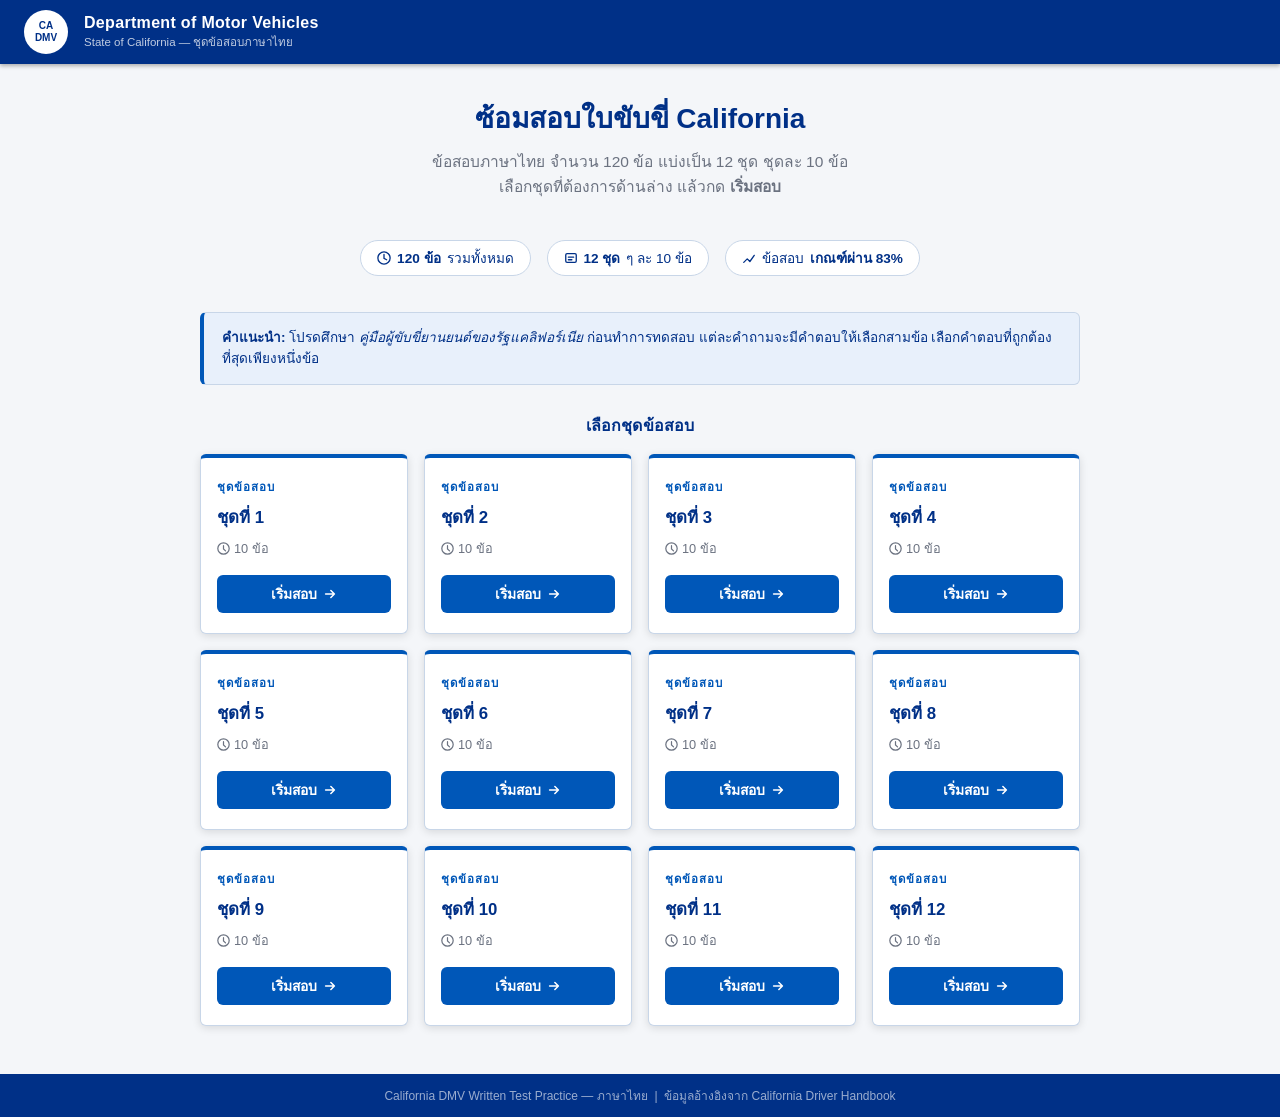
==== index.html @ cfadc842 "Initial DMV practice site" ====
<!DOCTYPE html>
<html lang="th">
<head>
  <meta charset="UTF-8" />
  <meta name="viewport" content="width=device-width, initial-scale=1.0" />
  <meta name="description" content="ซ้อมสอบใบขับขี่ California DMV ภาษาไทย 120 ข้อ แบ่งเป็น 12 ชุด ชุดละ 10 ข้อ" />
  <title>DMV Practice Test — ซ้อมสอบใบขับขี่ภาษาไทย</title>
  <link rel="stylesheet" href="assets/css/main.css" />
</head>
<body>

  <!-- ═══ HEADER ═══════════════════════════════════════════════ -->
  <header class="site-header" role="banner">
    <div class="logo-seal" aria-hidden="true">
      <span>CA<br>DMV</span>
    </div>
    <div class="header-text">
      <span class="header-title">Department of Motor Vehicles</span>
      <span class="header-sub">State of California — ชุดข้อสอบภาษาไทย</span>
    </div>
  </header>

  <!-- ═══ MAIN ══════════════════════════════════════════════════ -->
  <main class="page-wrapper" role="main">

    <section class="home-hero" aria-labelledby="hero-heading">
      <h1 id="hero-heading">ซ้อมสอบใบขับขี่ California</h1>
      <p>ข้อสอบภาษาไทย จำนวน 120 ข้อ แบ่งเป็น 12 ชุด ชุดละ 10 ข้อ<br>
         เลือกชุดที่ต้องการด้านล่าง แล้วกด <strong>เริ่มสอบ</strong></p>
    </section>

    <div class="home-info-bar" role="list">
      <div class="info-chip" role="listitem">
        <svg width="14" height="14" viewBox="0 0 16 16" fill="none" aria-hidden="true">
          <path d="M8 1a7 7 0 1 0 0 14A7 7 0 0 0 8 1zm0 3v4.5l3 1.5" stroke="currentColor" stroke-width="1.5" stroke-linecap="round"/>
        </svg>
        <strong>120 ข้อ</strong> รวมทั้งหมด
      </div>
      <div class="info-chip" role="listitem">
        <svg width="14" height="14" viewBox="0 0 16 16" fill="none" aria-hidden="true">
          <rect x="2" y="3" width="12" height="10" rx="1.5" stroke="currentColor" stroke-width="1.5"/>
          <path d="M5 7h6M5 10h4" stroke="currentColor" stroke-width="1.5" stroke-linecap="round"/>
        </svg>
        <strong>12 ชุด</strong> ๆ ละ 10 ข้อ
      </div>
      <div class="info-chip" role="listitem">
        <svg width="14" height="14" viewBox="0 0 16 16" fill="none" aria-hidden="true">
          <path d="M2 13l4-4 3 3 5-7" stroke="currentColor" stroke-width="1.5" stroke-linecap="round" stroke-linejoin="round"/>
        </svg>
        ข้อสอบ <strong>เกณฑ์ผ่าน 83%</strong>
      </div>
    </div>

    <div class="notice-box" role="note">
      <strong>คำแนะนำ:</strong> โปรดศึกษา
      <em>คู่มือผู้ขับขี่ยานยนต์ของรัฐแคลิฟอร์เนีย</em> ก่อนทำการทดสอบ
      แต่ละคำถามจะมีคำตอบให้เลือกสามข้อ เลือกคำตอบที่ถูกต้องที่สุดเพียงหนึ่งข้อ
    </div>

    <p class="test-grid-title" id="grid-heading">เลือกชุดข้อสอบ</p>

    <div class="test-grid" id="test-grid" role="list" aria-labelledby="grid-heading">
      <!-- cards injected by home.js -->
    </div>

  </main>

  <!-- ═══ FOOTER ════════════════════════════════════════════════ -->
  <footer class="site-footer" role="contentinfo">
    California DMV Written Test Practice — ภาษาไทย &nbsp;|&nbsp; ข้อมูลอ้างอิงจาก California Driver Handbook
  </footer>

  <script src="assets/js/data.js"></script>
  <script src="assets/js/home.js"></script>
</body>
</html>
---- assets/css/main.css ----
/* ============================================================
   DMV Thailand Practice Test — Main Stylesheet
   ============================================================ */

:root {
  --dmv-navy:    #003087;
  --dmv-blue:    #0057b8;
  --dmv-light:   #e8f0fb;
  --dmv-border:  #c8d6e8;
  --dmv-gray:    #6b7280;
  --dmv-red:     #c0392b;
  --dmv-green:   #1a7a4a;
  --dmv-text:    #1a1a2e;
  --dmv-white:   #ffffff;
  --dmv-bg:      #f4f6f9;
  --radius:      6px;
  --shadow:      0 2px 8px rgba(0,0,0,.12);
  --font:        'Sarabun', 'Segoe UI', Arial, sans-serif;
}

/* ---------- Reset ---------- */
*, *::before, *::after { box-sizing: border-box; margin: 0; padding: 0; }
html { font-size: 16px; scroll-behavior: smooth; }
body {
  font-family: var(--font);
  background: var(--dmv-bg);
  color: var(--dmv-text);
  min-height: 100vh;
  display: flex;
  flex-direction: column;
}
a { color: inherit; text-decoration: none; }

/* ---------- Font (Google) ---------- */
@import url('https://fonts.googleapis.com/css2?family=Sarabun:wght@400;500;600;700&display=swap');

/* ============================================================
   HEADER
   ============================================================ */
.site-header {
  background: var(--dmv-navy);
  color: var(--dmv-white);
  padding: 0 24px;
  height: 64px;
  display: flex;
  align-items: center;
  gap: 16px;
  box-shadow: 0 2px 4px rgba(0,0,0,.3);
  flex-shrink: 0;
}
.site-header .logo-seal {
  width: 44px;
  height: 44px;
  background: var(--dmv-white);
  border-radius: 50%;
  display: flex;
  align-items: center;
  justify-content: center;
  flex-shrink: 0;
}
.site-header .logo-seal span {
  font-size: 10px;
  font-weight: 700;
  color: var(--dmv-navy);
  text-align: center;
  line-height: 1.2;
}
.site-header .header-text { display: flex; flex-direction: column; }
.site-header .header-title {
  font-size: 1rem;
  font-weight: 700;
  letter-spacing: .02em;
}
.site-header .header-sub {
  font-size: 0.72rem;
  opacity: .75;
  margin-top: 1px;
}

/* ============================================================
   FOOTER
   ============================================================ */
.site-footer {
  margin-top: auto;
  background: var(--dmv-navy);
  color: rgba(255,255,255,.6);
  text-align: center;
  font-size: 0.75rem;
  padding: 12px;
  flex-shrink: 0;
}

/* ============================================================
   PAGE WRAPPER
   ============================================================ */
.page-wrapper {
  flex: 1;
  display: flex;
  flex-direction: column;
  align-items: center;
  padding: 32px 16px 48px;
}

/* ============================================================
   HOME PAGE
   ============================================================ */
.home-hero {
  text-align: center;
  max-width: 680px;
  margin-bottom: 40px;
}
.home-hero h1 {
  font-size: 1.75rem;
  font-weight: 700;
  color: var(--dmv-navy);
  margin-bottom: 10px;
}
.home-hero p {
  font-size: 0.97rem;
  color: var(--dmv-gray);
  line-height: 1.6;
}

.home-info-bar {
  display: flex;
  gap: 16px;
  justify-content: center;
  margin-bottom: 36px;
  flex-wrap: wrap;
}
.info-chip {
  background: var(--dmv-white);
  border: 1px solid var(--dmv-border);
  border-radius: 20px;
  padding: 6px 16px;
  font-size: 0.85rem;
  color: var(--dmv-navy);
  display: flex;
  align-items: center;
  gap: 6px;
}
.info-chip strong { font-weight: 600; }

/* Test grid */
.test-grid-title {
  font-size: 1rem;
  font-weight: 600;
  color: var(--dmv-navy);
  margin-bottom: 16px;
  text-align: center;
  letter-spacing: .01em;
}

.test-grid {
  display: grid;
  grid-template-columns: repeat(auto-fill, minmax(200px, 1fr));
  gap: 16px;
  width: 100%;
  max-width: 880px;
}

.test-card {
  background: var(--dmv-white);
  border: 1px solid var(--dmv-border);
  border-top: 4px solid var(--dmv-blue);
  border-radius: var(--radius);
  padding: 20px 16px;
  cursor: pointer;
  transition: box-shadow .18s, transform .15s, border-top-color .18s;
  display: flex;
  flex-direction: column;
  gap: 8px;
  box-shadow: var(--shadow);
}
.test-card:hover {
  box-shadow: 0 6px 18px rgba(0,0,48,.15);
  transform: translateY(-2px);
  border-top-color: var(--dmv-navy);
}
.test-card:active { transform: translateY(0); }

.test-card-number {
  font-size: 0.72rem;
  font-weight: 700;
  text-transform: uppercase;
  letter-spacing: .08em;
  color: var(--dmv-blue);
}
.test-card-title {
  font-size: 1.05rem;
  font-weight: 700;
  color: var(--dmv-navy);
}
.test-card-meta {
  font-size: 0.8rem;
  color: var(--dmv-gray);
  display: flex;
  align-items: center;
  gap: 4px;
}
.test-card-btn {
  margin-top: 8px;
  display: inline-flex;
  align-items: center;
  justify-content: center;
  gap: 6px;
  background: var(--dmv-blue);
  color: var(--dmv-white);
  border: none;
  border-radius: var(--radius);
  padding: 8px 0;
  width: 100%;
  font-size: 0.87rem;
  font-weight: 600;
  font-family: var(--font);
  cursor: pointer;
  transition: background .15s;
}
.test-card-btn:hover { background: var(--dmv-navy); }

/* Notice box */
.notice-box {
  max-width: 880px;
  width: 100%;
  background: var(--dmv-light);
  border: 1px solid var(--dmv-border);
  border-left: 4px solid var(--dmv-blue);
  border-radius: var(--radius);
  padding: 14px 18px;
  font-size: 0.85rem;
  color: var(--dmv-navy);
  margin-bottom: 28px;
  line-height: 1.6;
}

/* ============================================================
   EXAM PAGE
   ============================================================ */
.exam-container {
  width: 100%;
  max-width: 720px;
}

/* Test header bar */
.exam-header {
  background: var(--dmv-white);
  border: 1px solid var(--dmv-border);
  border-radius: var(--radius);
  padding: 14px 20px;
  margin-bottom: 20px;
  display: flex;
  align-items: center;
  justify-content: space-between;
  gap: 12px;
  box-shadow: var(--shadow);
}
.exam-header-left { display: flex; flex-direction: column; gap: 2px; }
.exam-header-label {
  font-size: 0.72rem;
  font-weight: 700;
  text-transform: uppercase;
  letter-spacing: .08em;
  color: var(--dmv-blue);
}
.exam-header-title {
  font-size: 1.05rem;
  font-weight: 700;
  color: var(--dmv-navy);
}

/* Progress */
.exam-progress { display: flex; align-items: center; gap: 10px; flex-shrink: 0; }
.progress-label {
  font-size: 0.82rem;
  color: var(--dmv-gray);
  white-space: nowrap;
}
.progress-track {
  width: 120px;
  height: 6px;
  background: var(--dmv-border);
  border-radius: 99px;
  overflow: hidden;
}
.progress-fill {
  height: 100%;
  background: var(--dmv-blue);
  border-radius: 99px;
  transition: width .35s ease;
}

/* Question dots */
.question-dots {
  display: flex;
  gap: 6px;
  flex-wrap: wrap;
  margin-bottom: 20px;
  justify-content: center;
}
.q-dot {
  width: 28px;
  height: 28px;
  border-radius: 50%;
  border: 2px solid var(--dmv-border);
  background: var(--dmv-white);
  font-size: 0.75rem;
  font-weight: 600;
  color: var(--dmv-gray);
  display: flex;
  align-items: center;
  justify-content: center;
  cursor: pointer;
  transition: all .15s;
  font-family: var(--font);
}
.q-dot:hover { border-color: var(--dmv-blue); color: var(--dmv-blue); }
.q-dot.active { background: var(--dmv-blue); border-color: var(--dmv-blue); color: var(--dmv-white); }
.q-dot.answered { background: var(--dmv-light); border-color: var(--dmv-blue); color: var(--dmv-blue); }

/* Question card */
.question-card {
  background: var(--dmv-white);
  border: 1px solid var(--dmv-border);
  border-radius: var(--radius);
  box-shadow: var(--shadow);
  overflow: hidden;
  margin-bottom: 20px;
}
.question-card-top {
  background: var(--dmv-navy);
  color: var(--dmv-white);
  padding: 10px 20px;
  font-size: 0.8rem;
  font-weight: 600;
  letter-spacing: .04em;
  display: flex;
  align-items: center;
  justify-content: space-between;
}
.question-card-body { padding: 24px 20px; }
.question-text {
  font-size: 1.05rem;
  font-weight: 600;
  color: var(--dmv-text);
  line-height: 1.65;
  margin-bottom: 24px;
}

/* Choices */
.choices-list {
  display: flex;
  flex-direction: column;
  gap: 10px;
}
.choice-item {
  display: flex;
  align-items: flex-start;
  gap: 12px;
  padding: 12px 14px;
  border: 1.5px solid var(--dmv-border);
  border-radius: var(--radius);
  cursor: pointer;
  transition: border-color .15s, background .15s;
}
.choice-item:hover { border-color: var(--dmv-blue); background: var(--dmv-light); }
.choice-item.selected { border-color: var(--dmv-blue); background: var(--dmv-light); }

/* Native radio hidden, custom circle shown */
.choice-item input[type="radio"] { display: none; }
.choice-radio {
  width: 18px;
  height: 18px;
  border-radius: 50%;
  border: 2px solid var(--dmv-border);
  flex-shrink: 0;
  margin-top: 2px;
  display: flex;
  align-items: center;
  justify-content: center;
  transition: border-color .15s;
}
.choice-item.selected .choice-radio {
  border-color: var(--dmv-blue);
  background: var(--dmv-blue);
}
.choice-item.selected .choice-radio::after {
  content: '';
  width: 6px;
  height: 6px;
  background: white;
  border-radius: 50%;
}
.choice-label {
  font-size: 0.97rem;
  color: var(--dmv-text);
  line-height: 1.5;
}

/* Navigation */
.exam-nav {
  display: flex;
  align-items: center;
  justify-content: space-between;
  gap: 12px;
}
.btn {
  display: inline-flex;
  align-items: center;
  justify-content: center;
  gap: 6px;
  padding: 10px 22px;
  border-radius: var(--radius);
  font-size: 0.92rem;
  font-weight: 600;
  font-family: var(--font);
  border: none;
  cursor: pointer;
  transition: background .15s, opacity .15s;
}
.btn:disabled { opacity: .35; cursor: not-allowed; }
.btn-outline {
  background: var(--dmv-white);
  border: 1.5px solid var(--dmv-border);
  color: var(--dmv-navy);
}
.btn-outline:hover:not(:disabled) { border-color: var(--dmv-navy); background: var(--dmv-light); }
.btn-primary {
  background: var(--dmv-blue);
  color: var(--dmv-white);
}
.btn-primary:hover:not(:disabled) { background: var(--dmv-navy); }
.btn-submit {
  background: var(--dmv-navy);
  color: var(--dmv-white);
}
.btn-submit:hover:not(:disabled) { background: #00215e; }

/* ============================================================
   SUMMARY PAGE
   ============================================================ */
.summary-card {
  background: var(--dmv-white);
  border: 1px solid var(--dmv-border);
  border-radius: var(--radius);
  box-shadow: var(--shadow);
  padding: 36px 28px;
  text-align: center;
  width: 100%;
  max-width: 720px;
}
.summary-icon { font-size: 3.5rem; margin-bottom: 12px; }
.summary-title { font-size: 1.5rem; font-weight: 700; color: var(--dmv-navy); margin-bottom: 6px; }
.summary-subtitle { font-size: 0.92rem; color: var(--dmv-gray); margin-bottom: 28px; }

.summary-table {
  width: 100%;
  border-collapse: collapse;
  margin-bottom: 28px;
  text-align: left;
}
.summary-table th {
  background: var(--dmv-navy);
  color: var(--dmv-white);
  padding: 10px 14px;
  font-size: 0.82rem;
  font-weight: 600;
  letter-spacing: .04em;
}
.summary-table td {
  padding: 10px 14px;
  font-size: 0.92rem;
  border-bottom: 1px solid var(--dmv-border);
  vertical-align: top;
}
.summary-table tr:last-child td { border-bottom: none; }
.summary-table tr:nth-child(even) td { background: var(--dmv-bg); }
.badge-answered {
  display: inline-block;
  background: var(--dmv-light);
  color: var(--dmv-blue);
  border-radius: 99px;
  padding: 2px 10px;
  font-size: 0.78rem;
  font-weight: 600;
}
.badge-skipped {
  display: inline-block;
  background: #fef3cd;
  color: #856404;
  border-radius: 99px;
  padding: 2px 10px;
  font-size: 0.78rem;
  font-weight: 600;
}

.summary-actions {
  display: flex;
  gap: 12px;
  justify-content: center;
  flex-wrap: wrap;
}

/* ============================================================
   RESPONSIVE
   ============================================================ */
@media (max-width: 520px) {
  .site-header .header-sub { display: none; }
  .test-grid { grid-template-columns: 1fr 1fr; }
  .progress-track { width: 80px; }
  .question-card-body { padding: 18px 14px; }
  .exam-nav { flex-wrap: wrap; }
  .btn { flex: 1; }
  .summary-card { padding: 24px 16px; }
}
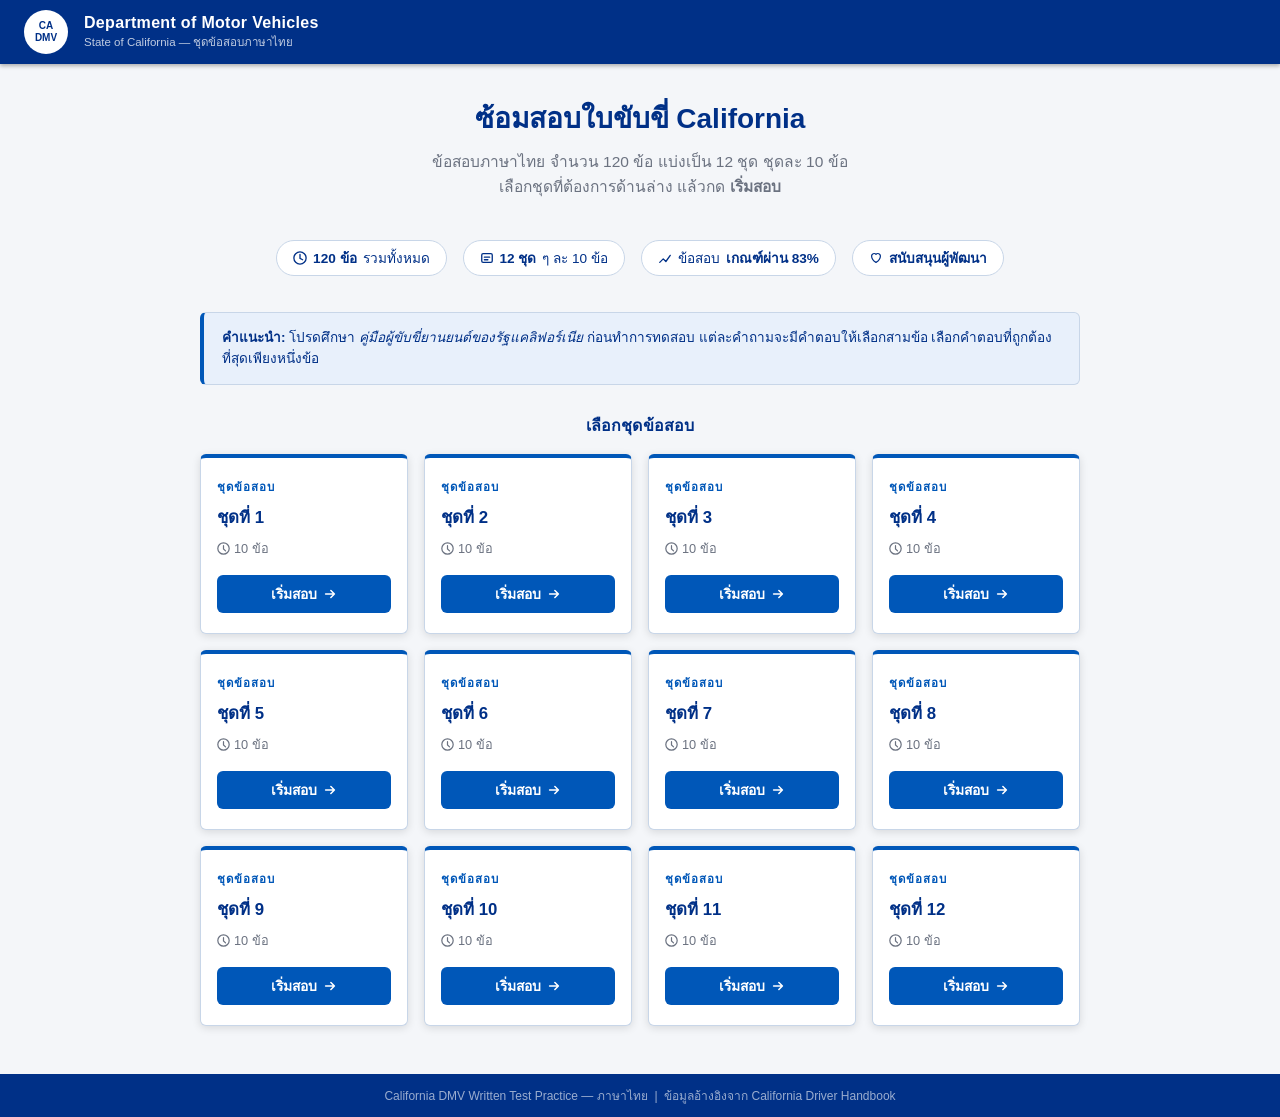
==== commit cad13005: "Add voluntary support QR modal" ====
--- a/index.html
+++ b/index.html
@@ -49,6 +49,13 @@
         </svg>
         ข้อสอบ <strong>เกณฑ์ผ่าน 83%</strong>
       </div>
+      <button class="support-chip" type="button" id="support-open">
+        <svg width="14" height="14" viewBox="0 0 16 16" fill="none" aria-hidden="true">
+          <path d="M8 13s-5-3.1-5-7.1A2.9 2.9 0 0 1 8 3.8a2.9 2.9 0 0 1 5 2.1C13 9.9 8 13 8 13z"
+                stroke="currentColor" stroke-width="1.4" stroke-linejoin="round"/>
+        </svg>
+        สนับสนุนผู้พัฒนา
+      </button>
     </div>
 
     <div class="notice-box" role="note">
@@ -65,6 +72,26 @@
 
   </main>
 
+  <div class="support-modal" id="support-modal" aria-hidden="true">
+    <div class="support-backdrop" data-support-close></div>
+    <section class="support-dialog" role="dialog" aria-modal="true" aria-labelledby="support-title">
+      <button class="support-close" type="button" data-support-close aria-label="ปิดหน้าต่างสนับสนุน">
+        ×
+      </button>
+      <h2 id="support-title">สนับสนุนผู้พัฒนา</h2>
+      <p>
+        เว็บไซต์นี้จัดทำขึ้นเพื่อช่วยผู้สอบใบขับขี่ภาษาไทย
+        หากมีประโยชน์ สามารถสนับสนุนค่าเว็บไซต์ได้ตามสมัครใจ
+      </p>
+      <img src="assets/img/support-zelle-qr.jpg"
+           alt="QR สำหรับสนับสนุนผ่าน Zelle ชื่อ Jirayu Wannagul"
+           class="support-qr">
+      <p class="support-note">
+        ไม่ใช่เว็บไซต์ทางการของ California DMV และไม่มีการบังคับชำระเงินเพื่อใช้งาน
+      </p>
+    </section>
+  </div>
+
   <!-- ═══ FOOTER ════════════════════════════════════════════════ -->
   <footer class="site-footer" role="contentinfo">
     California DMV Written Test Practice — ภาษาไทย &nbsp;|&nbsp; ข้อมูลอ้างอิงจาก California Driver Handbook
--- a/assets/css/main.css
+++ b/assets/css/main.css
@@ -140,6 +140,89 @@
   gap: 6px;
 }
 .info-chip strong { font-weight: 600; }
+.support-chip {
+  background: var(--dmv-white);
+  border: 1px solid var(--dmv-border);
+  border-radius: 20px;
+  padding: 6px 16px;
+  font-size: 0.85rem;
+  color: var(--dmv-navy);
+  display: flex;
+  align-items: center;
+  gap: 6px;
+  font-family: var(--font);
+  font-weight: 600;
+  cursor: pointer;
+  transition: border-color .15s, color .15s, box-shadow .15s;
+}
+.support-chip:hover {
+  border-color: var(--dmv-blue);
+  color: var(--dmv-blue);
+  box-shadow: 0 2px 8px rgba(0,48,135,.12);
+}
+
+.support-modal {
+  position: fixed;
+  inset: 0;
+  z-index: 50;
+  display: none;
+  align-items: center;
+  justify-content: center;
+  padding: 20px;
+}
+.support-modal.is-open { display: flex; }
+.support-backdrop {
+  position: absolute;
+  inset: 0;
+  background: rgba(0, 20, 50, .55);
+}
+.support-dialog {
+  position: relative;
+  width: min(420px, 100%);
+  background: var(--dmv-white);
+  border: 1px solid var(--dmv-border);
+  border-radius: var(--radius);
+  box-shadow: 0 20px 50px rgba(0,0,0,.28);
+  padding: 26px 22px 22px;
+  text-align: center;
+}
+.support-close {
+  position: absolute;
+  top: 10px;
+  right: 12px;
+  width: 32px;
+  height: 32px;
+  border: 1px solid var(--dmv-border);
+  border-radius: 50%;
+  background: var(--dmv-white);
+  color: var(--dmv-gray);
+  font-size: 1.35rem;
+  line-height: 1;
+  cursor: pointer;
+}
+.support-close:hover { color: var(--dmv-navy); border-color: var(--dmv-blue); }
+.support-dialog h2 {
+  color: var(--dmv-navy);
+  font-size: 1.25rem;
+  margin-bottom: 8px;
+}
+.support-dialog p {
+  color: var(--dmv-gray);
+  font-size: 0.9rem;
+  line-height: 1.55;
+}
+.support-qr {
+  display: block;
+  width: min(280px, 78vw);
+  height: auto;
+  margin: 18px auto;
+  border: 1px solid var(--dmv-border);
+  border-radius: var(--radius);
+}
+.support-note {
+  padding-top: 8px;
+  border-top: 1px solid var(--dmv-border);
+}
 
 /* Test grid */
 .test-grid-title {
@@ -344,6 +427,24 @@
   color: var(--dmv-text);
   line-height: 1.65;
   margin-bottom: 24px;
+}
+.question-media {
+  display: none;
+  justify-content: center;
+  margin: 0 0 24px;
+}
+.question-media.has-media { display: flex; }
+.traffic-sign {
+  width: min(220px, 78vw);
+  height: auto;
+  filter: drop-shadow(0 8px 14px rgba(0, 0, 0, .12));
+}
+.traffic-sign text {
+  font-family: Arial, Helvetica, sans-serif;
+  font-weight: 800;
+  text-anchor: middle;
+  dominant-baseline: middle;
+  letter-spacing: .02em;
 }
 
 /* Choices */
@@ -446,7 +547,7 @@
   padding: 36px 28px;
   text-align: center;
   width: 100%;
-  max-width: 720px;
+  max-width: 960px;
 }
 .summary-icon { font-size: 3.5rem; margin-bottom: 12px; }
 .summary-title { font-size: 1.5rem; font-weight: 700; color: var(--dmv-navy); margin-bottom: 6px; }
@@ -457,6 +558,8 @@
   border-collapse: collapse;
   margin-bottom: 28px;
   text-align: left;
+  display: block;
+  overflow-x: auto;
 }
 .summary-table th {
   background: var(--dmv-navy);
@@ -492,6 +595,31 @@
   font-size: 0.78rem;
   font-weight: 600;
 }
+.badge-answer {
+  display: inline-block;
+  background: #e7f6ec;
+  color: #1f6f3f;
+  border-radius: 99px;
+  padding: 2px 10px;
+  font-size: 0.78rem;
+  font-weight: 600;
+}
+.badge-correct,
+.badge-incorrect {
+  display: inline-block;
+  border-radius: 99px;
+  padding: 2px 10px;
+  font-size: 0.78rem;
+  font-weight: 700;
+}
+.badge-correct {
+  background: #dff3e6;
+  color: #1f6f3f;
+}
+.badge-incorrect {
+  background: #fde2e1;
+  color: #9f2a24;
+}
 
 .summary-actions {
   display: flex;
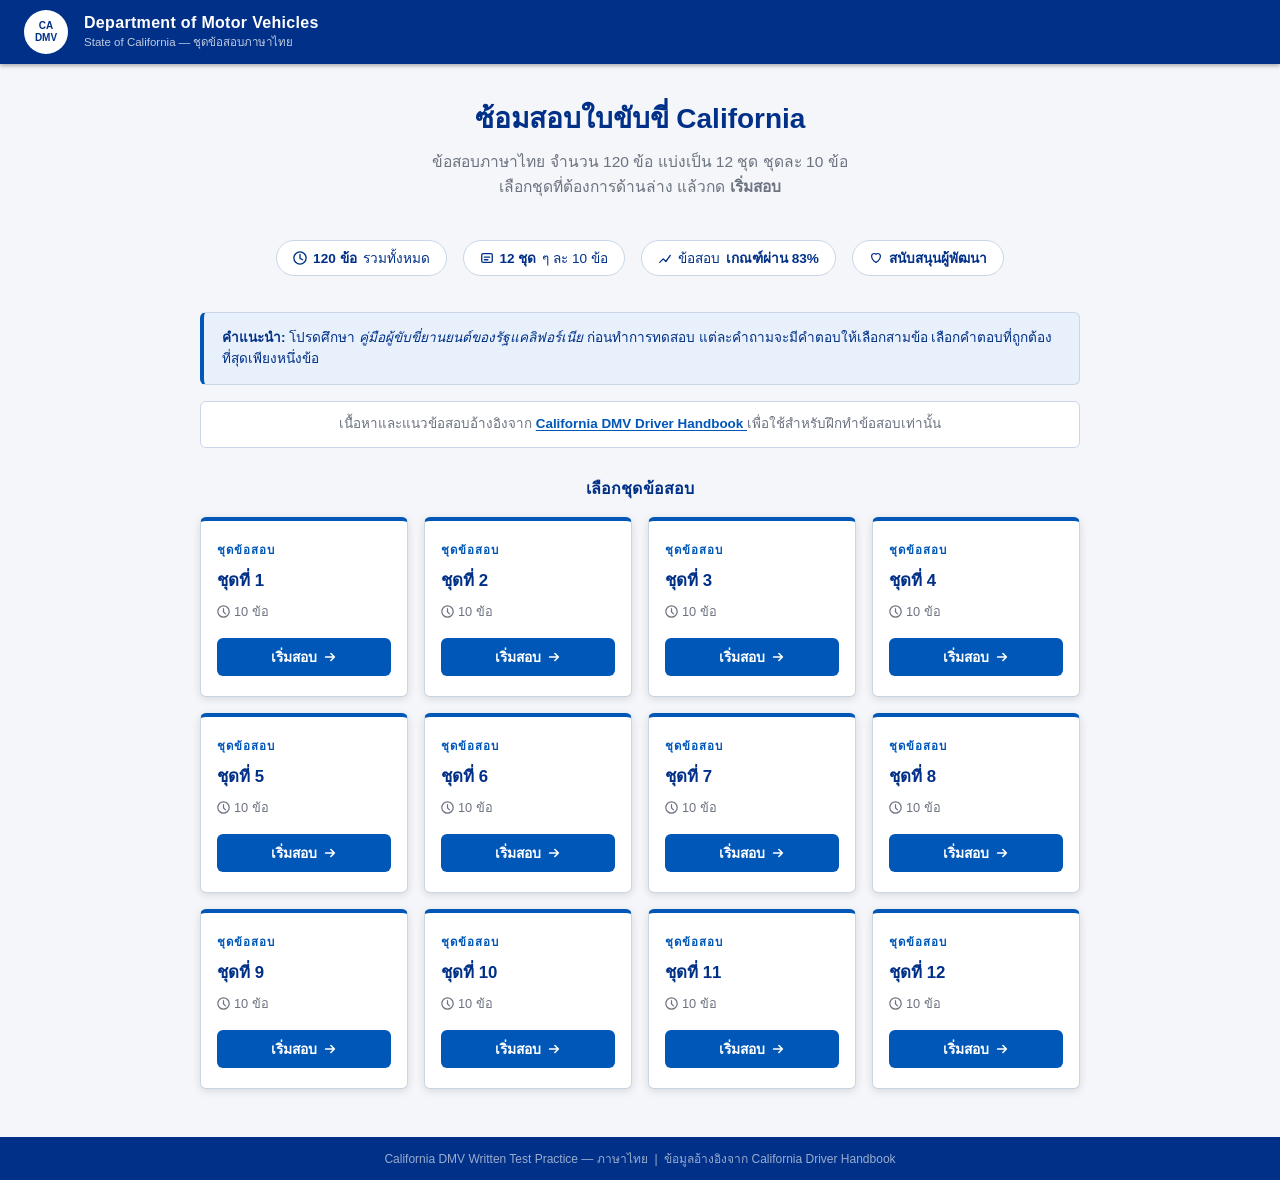
==== commit 6c97483c: "Add DMV handbook reference" ====
--- a/index.html
+++ b/index.html
@@ -64,6 +64,15 @@
       แต่ละคำถามจะมีคำตอบให้เลือกสามข้อ เลือกคำตอบที่ถูกต้องที่สุดเพียงหนึ่งข้อ
     </div>
 
+    <div class="reference-box" role="note">
+      เนื้อหาและแนวข้อสอบอ้างอิงจาก
+      <a href="https://www.dmv.ca.gov/portal/handbook/california-driver-handbook/"
+         target="_blank" rel="noopener noreferrer">
+        California DMV Driver Handbook
+      </a>
+      เพื่อใช้สำหรับฝึกทำข้อสอบเท่านั้น
+    </div>
+
     <p class="test-grid-title" id="grid-heading">เลือกชุดข้อสอบ</p>
 
     <div class="test-grid" id="test-grid" role="list" aria-labelledby="grid-heading">
--- a/assets/css/main.css
+++ b/assets/css/main.css
@@ -315,6 +315,25 @@
   margin-bottom: 28px;
   line-height: 1.6;
 }
+.reference-box {
+  max-width: 880px;
+  width: 100%;
+  background: var(--dmv-white);
+  border: 1px solid var(--dmv-border);
+  border-radius: var(--radius);
+  padding: 12px 16px;
+  font-size: 0.84rem;
+  color: var(--dmv-gray);
+  text-align: center;
+  margin: -12px 0 28px;
+  line-height: 1.55;
+}
+.reference-box a {
+  color: var(--dmv-blue);
+  font-weight: 700;
+  text-decoration: underline;
+  text-underline-offset: 2px;
+}
 
 /* ============================================================
    EXAM PAGE
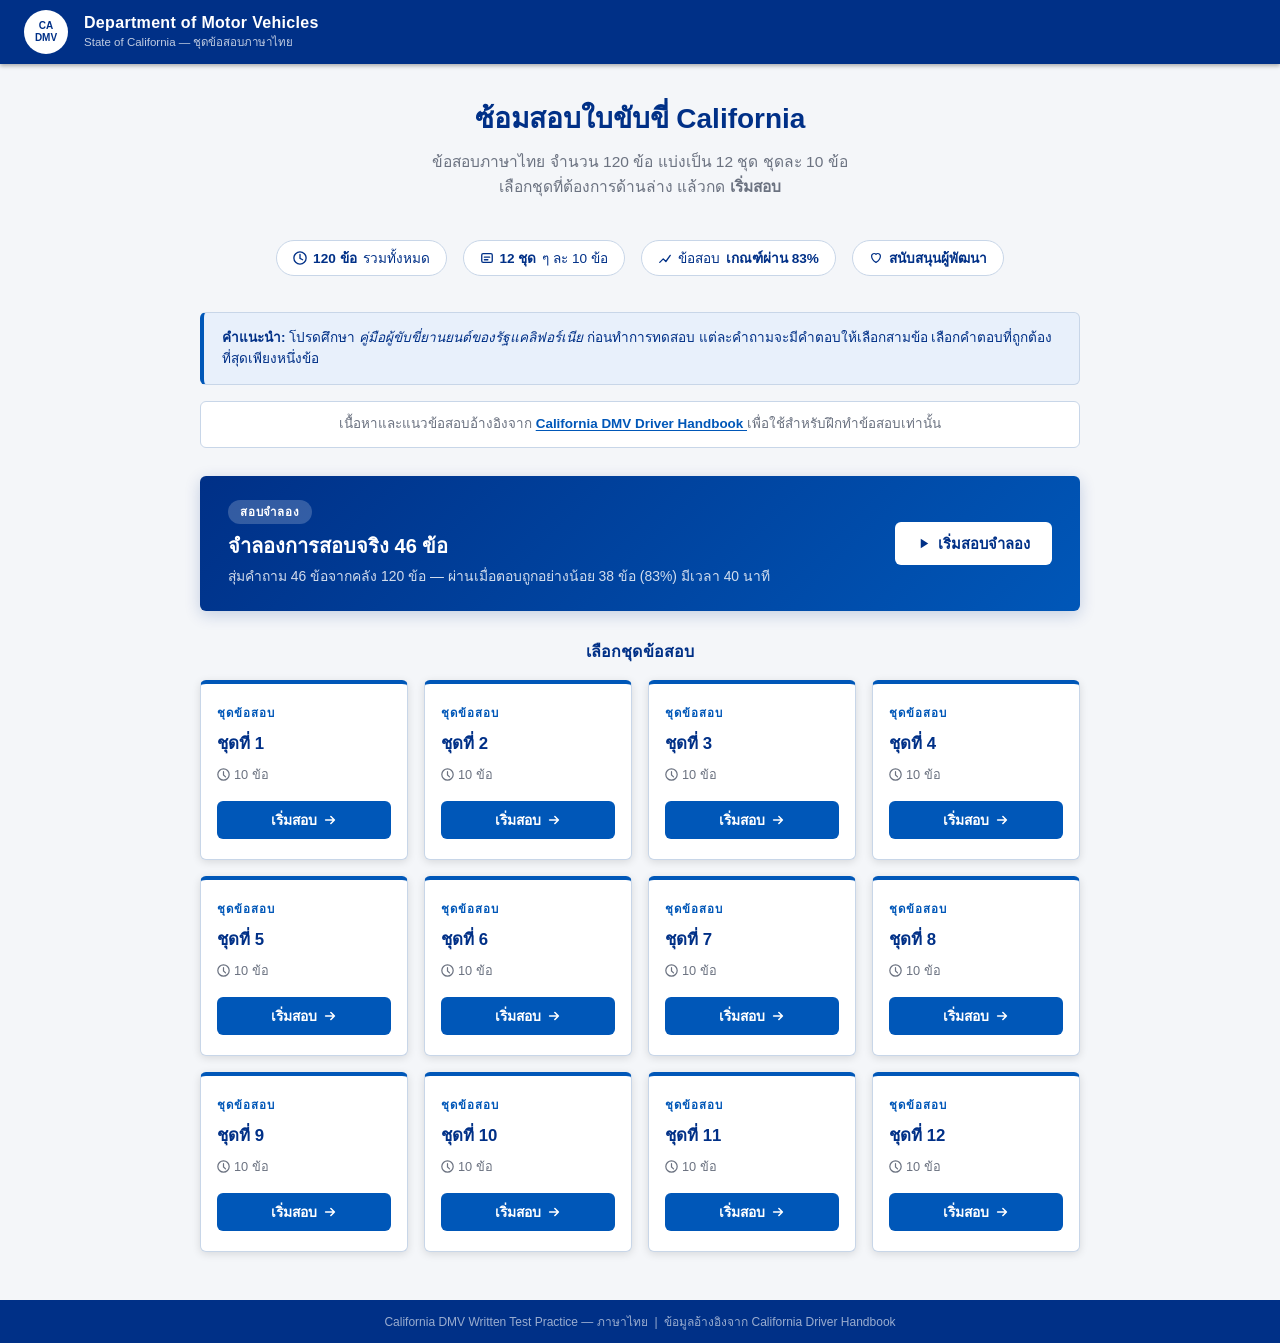
==== commit d7563bea: "Add mock exam: 46 random questions with timer and pass/fail result Co-Authored-By: Claude Sonnet 4.6" ====
--- a/index.html
+++ b/index.html
@@ -73,6 +73,23 @@
       เพื่อใช้สำหรับฝึกทำข้อสอบเท่านั้น
     </div>
 
+    <!-- Mock exam banner -->
+    <div class="mock-exam-banner" role="complementary" aria-label="สอบจำลอง">
+      <div>
+        <div class="mock-exam-badge">สอบจำลอง</div>
+        <h2 class="mock-exam-banner-title">จำลองการสอบจริง 46 ข้อ</h2>
+        <p class="mock-exam-banner-desc">
+          สุ่มคำถาม 46 ข้อจากคลัง 120 ข้อ — ผ่านเมื่อตอบถูกอย่างน้อย 38 ข้อ (83%) มีเวลา 40 นาที
+        </p>
+      </div>
+      <a href="mock-exam.html" class="btn-white">
+        <svg width="15" height="15" viewBox="0 0 16 16" fill="none" aria-hidden="true">
+          <path d="M4 3l8 5-8 5V3z" fill="currentColor"/>
+        </svg>
+        เริ่มสอบจำลอง
+      </a>
+    </div>
+
     <p class="test-grid-title" id="grid-heading">เลือกชุดข้อสอบ</p>
 
     <div class="test-grid" id="test-grid" role="list" aria-labelledby="grid-heading">
--- a/assets/css/main.css
+++ b/assets/css/main.css
@@ -648,6 +648,179 @@
 }
 
 /* ============================================================
+   MOCK EXAM — start screen
+   ============================================================ */
+.mock-start-card {
+  background: var(--dmv-white);
+  border: 1px solid var(--dmv-border);
+  border-radius: var(--radius);
+  box-shadow: var(--shadow);
+  padding: 40px 32px;
+  text-align: center;
+  width: 100%;
+  max-width: 580px;
+}
+.mock-start-icon { font-size: 3rem; margin-bottom: 12px; }
+.mock-start-title {
+  font-size: 1.5rem;
+  font-weight: 700;
+  color: var(--dmv-navy);
+  margin-bottom: 6px;
+}
+.mock-start-subtitle {
+  font-size: 0.92rem;
+  color: var(--dmv-gray);
+  margin-bottom: 28px;
+  line-height: 1.6;
+}
+.mock-rules {
+  background: var(--dmv-bg);
+  border: 1px solid var(--dmv-border);
+  border-radius: var(--radius);
+  padding: 16px 20px;
+  text-align: left;
+  margin-bottom: 24px;
+  display: flex;
+  flex-direction: column;
+  gap: 12px;
+}
+.mock-rule-item {
+  display: flex;
+  align-items: flex-start;
+  gap: 10px;
+  font-size: 0.9rem;
+  color: var(--dmv-text);
+  line-height: 1.5;
+}
+.mock-rule-icon {
+  width: 26px;
+  height: 26px;
+  border-radius: 50%;
+  background: var(--dmv-blue);
+  color: var(--dmv-white);
+  font-size: 0.78rem;
+  font-weight: 700;
+  display: flex;
+  align-items: center;
+  justify-content: center;
+  flex-shrink: 0;
+  margin-top: 1px;
+}
+.mock-rule-icon.green { background: var(--dmv-green); }
+
+/* Timer in exam header */
+.timer-box {
+  display: flex;
+  align-items: center;
+  gap: 5px;
+  font-size: 1rem;
+  font-weight: 700;
+  color: var(--dmv-navy);
+  background: var(--dmv-bg);
+  border: 1.5px solid var(--dmv-border);
+  border-radius: var(--radius);
+  padding: 4px 10px;
+  font-variant-numeric: tabular-nums;
+  white-space: nowrap;
+  flex-shrink: 0;
+}
+.timer-box.warning {
+  color: var(--dmv-red);
+  border-color: var(--dmv-red);
+  background: #fff5f5;
+  animation: timer-blink 1s ease-in-out infinite;
+}
+@keyframes timer-blink {
+  0%, 100% { opacity: 1; }
+  50% { opacity: 0.6; }
+}
+
+/* Result banner */
+.result-banner {
+  border-radius: var(--radius);
+  padding: 22px 28px;
+  text-align: center;
+  margin-bottom: 24px;
+}
+.result-banner.pass {
+  background: #dff3e6;
+  border: 2px solid var(--dmv-green);
+}
+.result-banner.fail {
+  background: #fde2e1;
+  border: 2px solid var(--dmv-red);
+}
+.result-banner-icon { font-size: 2.2rem; }
+.result-banner-label {
+  font-size: 1.9rem;
+  font-weight: 800;
+  letter-spacing: .06em;
+  margin: 4px 0 5px;
+}
+.result-banner.pass .result-banner-label { color: var(--dmv-green); }
+.result-banner.fail .result-banner-label { color: var(--dmv-red); }
+.result-banner-note { font-size: 0.88rem; color: var(--dmv-gray); }
+
+/* Mock exam banner on home page */
+.mock-exam-banner {
+  max-width: 880px;
+  width: 100%;
+  background: linear-gradient(135deg, #003087 0%, #0057b8 100%);
+  border-radius: var(--radius);
+  padding: 24px 28px;
+  display: flex;
+  align-items: center;
+  justify-content: space-between;
+  gap: 20px;
+  margin-bottom: 28px;
+  flex-wrap: wrap;
+  box-shadow: 0 4px 16px rgba(0,48,135,.2);
+}
+.mock-exam-badge {
+  display: inline-block;
+  background: rgba(255,255,255,.2);
+  color: var(--dmv-white);
+  border-radius: 99px;
+  padding: 3px 12px;
+  font-size: 0.72rem;
+  font-weight: 700;
+  letter-spacing: .07em;
+  text-transform: uppercase;
+  margin-bottom: 6px;
+}
+.mock-exam-banner-title {
+  font-size: 1.25rem;
+  font-weight: 700;
+  color: var(--dmv-white);
+  margin-bottom: 4px;
+}
+.mock-exam-banner-desc {
+  font-size: 0.87rem;
+  color: rgba(255,255,255,.82);
+  line-height: 1.5;
+}
+.mock-exam-banner .btn-white {
+  background: var(--dmv-white);
+  color: var(--dmv-navy);
+  border: none;
+  white-space: nowrap;
+  flex-shrink: 0;
+  display: inline-flex;
+  align-items: center;
+  justify-content: center;
+  gap: 6px;
+  padding: 10px 22px;
+  border-radius: var(--radius);
+  font-size: 0.92rem;
+  font-weight: 600;
+  font-family: var(--font);
+  cursor: pointer;
+  text-decoration: none;
+  transition: background .15s;
+}
+.mock-exam-banner .btn-white:hover { background: var(--dmv-light); }
+
+/* ============================================================
    RESPONSIVE
    ============================================================ */
 @media (max-width: 520px) {
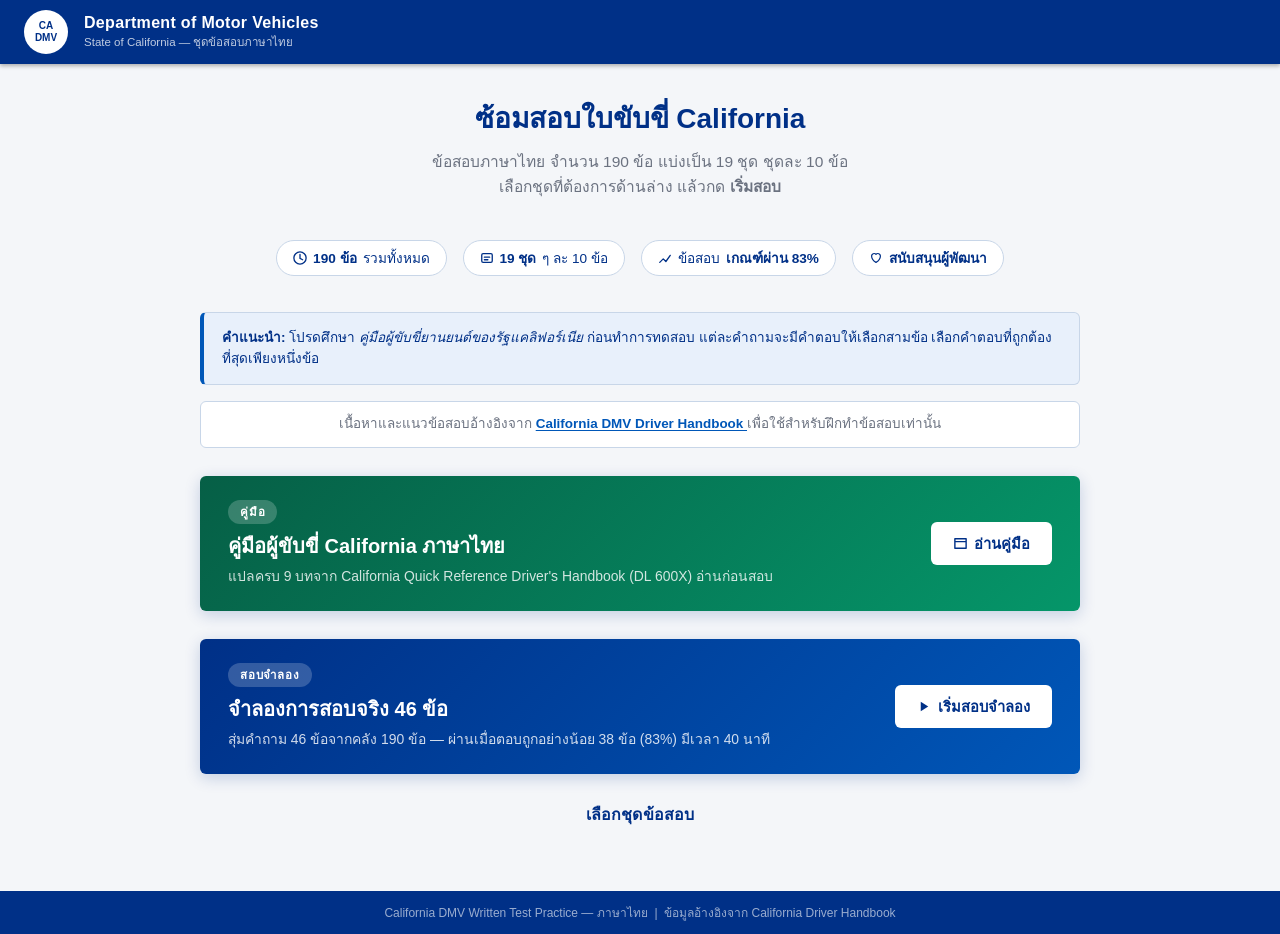
==== commit b5205a47: "Add 70 new questions (sets 13-19), Thai handbook, and pedestrian right-of-way set - Expand question " ====
--- a/index.html
+++ b/index.html
@@ -3,7 +3,7 @@
 <head>
   <meta charset="UTF-8" />
   <meta name="viewport" content="width=device-width, initial-scale=1.0" />
-  <meta name="description" content="ซ้อมสอบใบขับขี่ California DMV ภาษาไทย 120 ข้อ แบ่งเป็น 12 ชุด ชุดละ 10 ข้อ" />
+  <meta name="description" content="ซ้อมสอบใบขับขี่ California DMV ภาษาไทย 190 ข้อ แบ่งเป็น 19 ชุด ชุดละ 10 ข้อ" />
   <title>DMV Practice Test — ซ้อมสอบใบขับขี่ภาษาไทย</title>
   <link rel="stylesheet" href="assets/css/main.css" />
 </head>
@@ -25,7 +25,7 @@
 
     <section class="home-hero" aria-labelledby="hero-heading">
       <h1 id="hero-heading">ซ้อมสอบใบขับขี่ California</h1>
-      <p>ข้อสอบภาษาไทย จำนวน 120 ข้อ แบ่งเป็น 12 ชุด ชุดละ 10 ข้อ<br>
+      <p>ข้อสอบภาษาไทย จำนวน 190 ข้อ แบ่งเป็น 19 ชุด ชุดละ 10 ข้อ<br>
          เลือกชุดที่ต้องการด้านล่าง แล้วกด <strong>เริ่มสอบ</strong></p>
     </section>
 
@@ -34,14 +34,14 @@
         <svg width="14" height="14" viewBox="0 0 16 16" fill="none" aria-hidden="true">
           <path d="M8 1a7 7 0 1 0 0 14A7 7 0 0 0 8 1zm0 3v4.5l3 1.5" stroke="currentColor" stroke-width="1.5" stroke-linecap="round"/>
         </svg>
-        <strong>120 ข้อ</strong> รวมทั้งหมด
+        <strong>190 ข้อ</strong> รวมทั้งหมด
       </div>
       <div class="info-chip" role="listitem">
         <svg width="14" height="14" viewBox="0 0 16 16" fill="none" aria-hidden="true">
           <rect x="2" y="3" width="12" height="10" rx="1.5" stroke="currentColor" stroke-width="1.5"/>
           <path d="M5 7h6M5 10h4" stroke="currentColor" stroke-width="1.5" stroke-linecap="round"/>
         </svg>
-        <strong>12 ชุด</strong> ๆ ละ 10 ข้อ
+        <strong>19 ชุด</strong> ๆ ละ 10 ข้อ
       </div>
       <div class="info-chip" role="listitem">
         <svg width="14" height="14" viewBox="0 0 16 16" fill="none" aria-hidden="true">
@@ -73,13 +73,30 @@
       เพื่อใช้สำหรับฝึกทำข้อสอบเท่านั้น
     </div>
 
+    <!-- Handbook banner -->
+    <div class="mock-exam-banner" role="complementary" aria-label="คู่มือผู้ขับขี่" style="background:linear-gradient(135deg,#065f46,#059669);">
+      <div>
+        <div class="mock-exam-badge" style="background:rgba(255,255,255,.2);">คู่มือ</div>
+        <h2 class="mock-exam-banner-title">คู่มือผู้ขับขี่ California ภาษาไทย</h2>
+        <p class="mock-exam-banner-desc">
+          แปลครบ 9 บทจาก California Quick Reference Driver's Handbook (DL 600X) อ่านก่อนสอบ
+        </p>
+      </div>
+      <a href="handbook.html" class="btn-white">
+        <svg width="15" height="15" viewBox="0 0 16 16" fill="none" aria-hidden="true">
+          <path d="M2 3h12v10H2zM2 6h12" stroke="currentColor" stroke-width="1.5" stroke-linejoin="round"/>
+        </svg>
+        อ่านคู่มือ
+      </a>
+    </div>
+
     <!-- Mock exam banner -->
     <div class="mock-exam-banner" role="complementary" aria-label="สอบจำลอง">
       <div>
         <div class="mock-exam-badge">สอบจำลอง</div>
         <h2 class="mock-exam-banner-title">จำลองการสอบจริง 46 ข้อ</h2>
         <p class="mock-exam-banner-desc">
-          สุ่มคำถาม 46 ข้อจากคลัง 120 ข้อ — ผ่านเมื่อตอบถูกอย่างน้อย 38 ข้อ (83%) มีเวลา 40 นาที
+          สุ่มคำถาม 46 ข้อจากคลัง 190 ข้อ — ผ่านเมื่อตอบถูกอย่างน้อย 38 ข้อ (83%) มีเวลา 40 นาที
         </p>
       </div>
       <a href="mock-exam.html" class="btn-white">
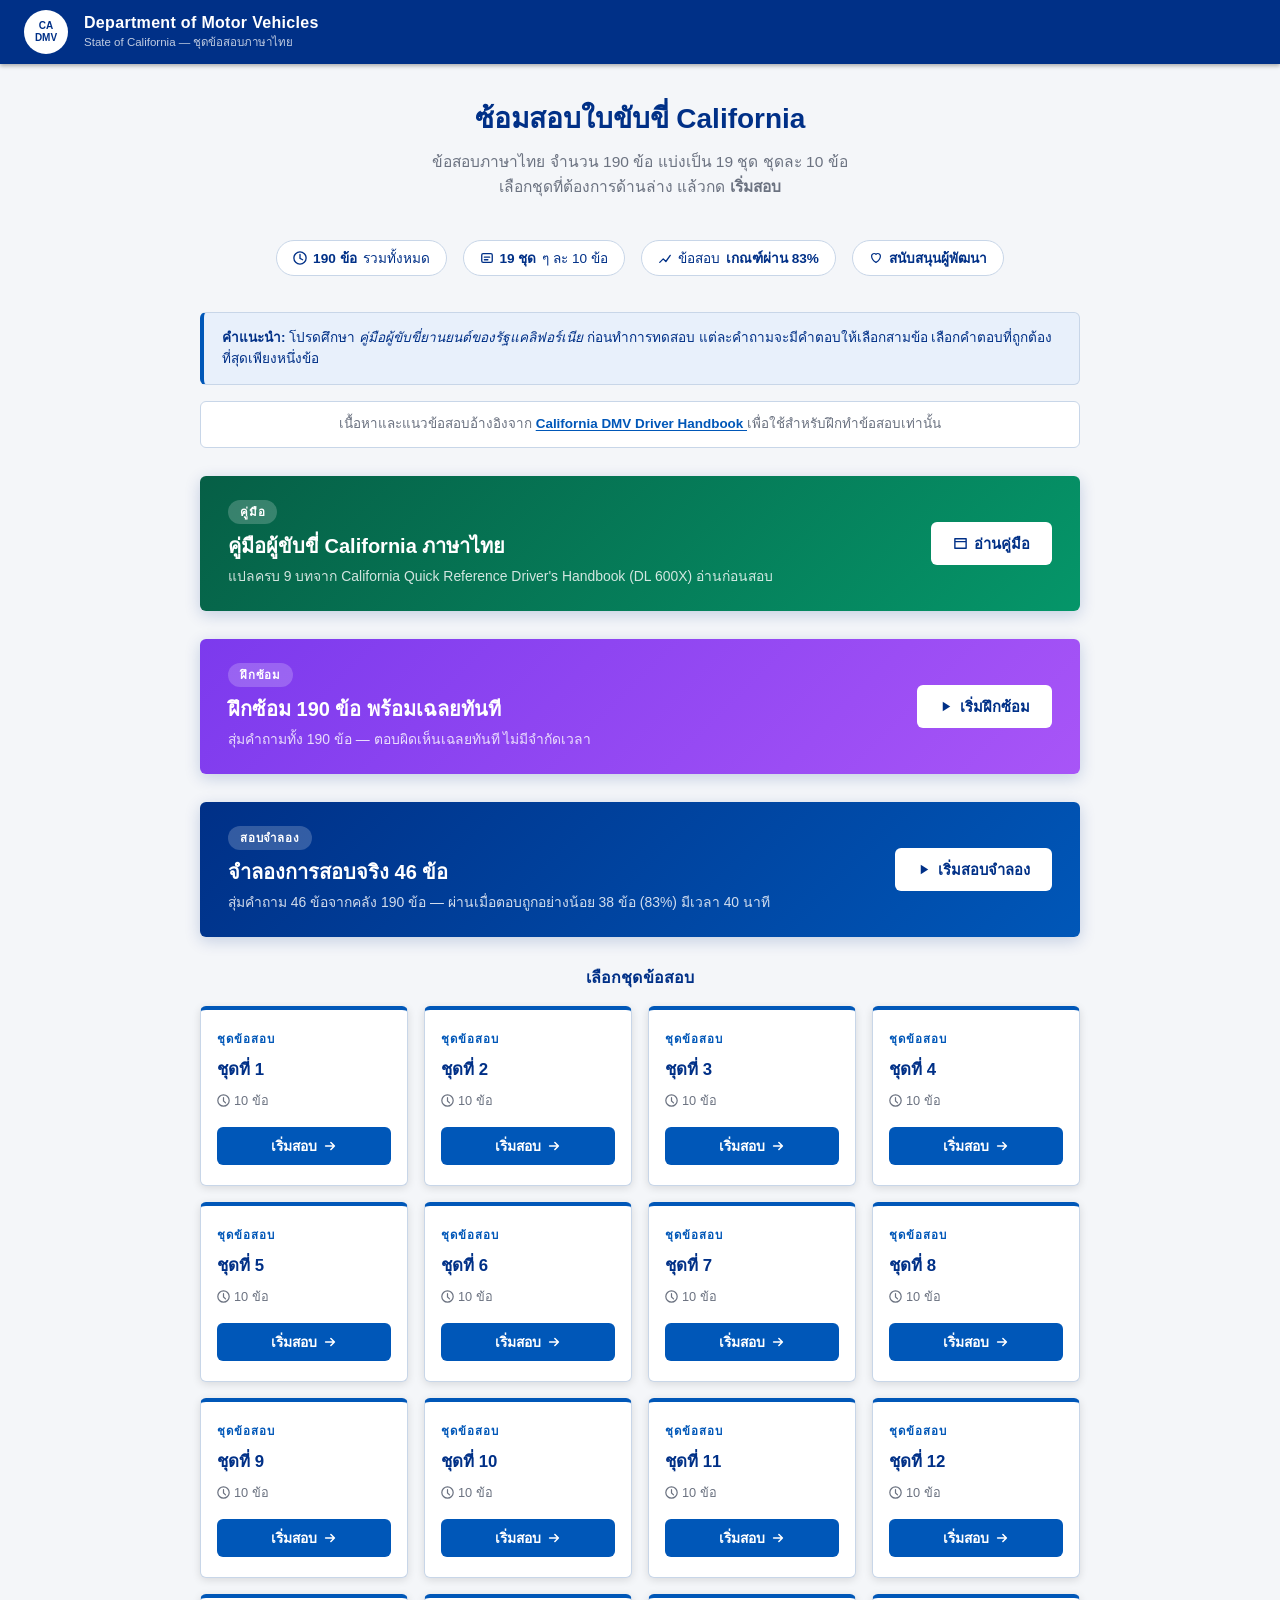
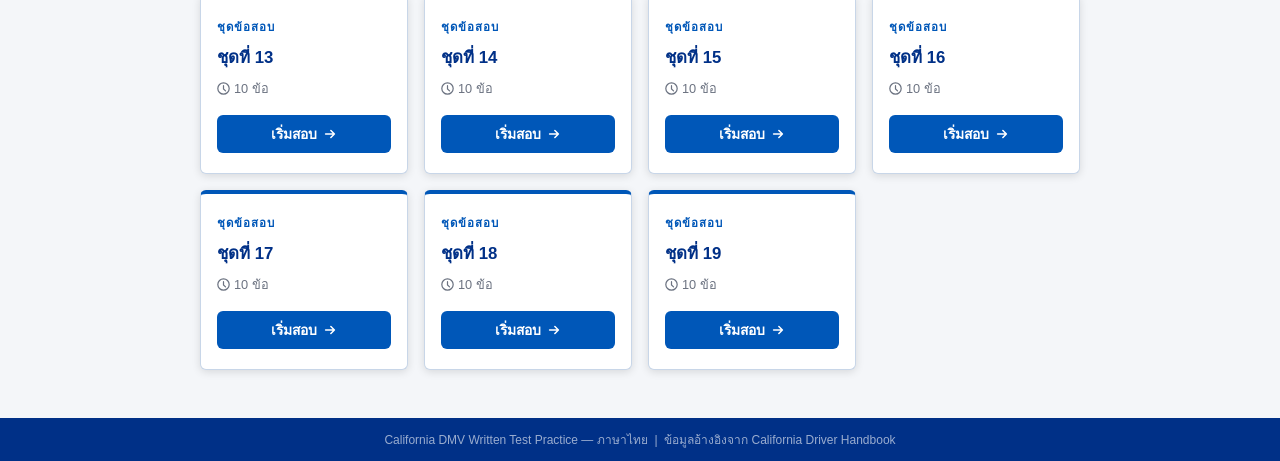
==== commit 3f154f50: "Add practice mode: 190 shuffled questions with instant answer feedback Co-Authored-By: Claude Sonnet" ====
--- a/index.html
+++ b/index.html
@@ -90,6 +90,23 @@
       </a>
     </div>
 
+    <!-- Practice all banner -->
+    <div class="mock-exam-banner" role="complementary" aria-label="ฝึกซ้อม 190 ข้อ" style="background:linear-gradient(135deg,#7c3aed,#a855f7);">
+      <div>
+        <div class="mock-exam-badge" style="background:rgba(255,255,255,.2);">ฝึกซ้อม</div>
+        <h2 class="mock-exam-banner-title">ฝึกซ้อม 190 ข้อ พร้อมเฉลยทันที</h2>
+        <p class="mock-exam-banner-desc">
+          สุ่มคำถามทั้ง 190 ข้อ — ตอบผิดเห็นเฉลยทันที ไม่มีจำกัดเวลา
+        </p>
+      </div>
+      <a href="practice.html" class="btn-white">
+        <svg width="15" height="15" viewBox="0 0 16 16" fill="none" aria-hidden="true">
+          <path d="M4 3l8 5-8 5V3z" fill="currentColor"/>
+        </svg>
+        เริ่มฝึกซ้อม
+      </a>
+    </div>
+
     <!-- Mock exam banner -->
     <div class="mock-exam-banner" role="complementary" aria-label="สอบจำลอง">
       <div>
--- a/assets/css/main.css
+++ b/assets/css/main.css
@@ -821,6 +821,74 @@
 .mock-exam-banner .btn-white:hover { background: var(--dmv-light); }
 
 /* ============================================================
+   PRACTICE MODE — immediate feedback
+   ============================================================ */
+.choice-item.choice-correct {
+  border-color: var(--dmv-green) !important;
+  background: #f0fdf4 !important;
+}
+.choice-item.choice-correct .choice-radio {
+  border-color: var(--dmv-green) !important;
+  background: var(--dmv-green) !important;
+}
+.choice-item.choice-correct .choice-radio::after {
+  content: '';
+  width: 6px;
+  height: 6px;
+  background: white;
+  border-radius: 50%;
+}
+.choice-item.choice-wrong {
+  border-color: var(--dmv-red) !important;
+  background: #fff5f5 !important;
+}
+.choice-item.choice-wrong .choice-radio {
+  border-color: var(--dmv-red) !important;
+  background: var(--dmv-red) !important;
+}
+.choice-item.choice-wrong .choice-radio::after {
+  content: '';
+  width: 6px;
+  height: 6px;
+  background: white;
+  border-radius: 50%;
+}
+
+.practice-feedback {
+  margin-top: 16px;
+  padding: 12px 16px;
+  border-radius: var(--radius);
+  font-size: 0.95rem;
+  font-weight: 500;
+  line-height: 1.5;
+}
+.feedback-correct {
+  background: #f0fdf4;
+  border: 1.5px solid var(--dmv-green);
+  color: var(--dmv-green);
+}
+.feedback-wrong {
+  background: #fff5f5;
+  border: 1.5px solid var(--dmv-red);
+  color: var(--dmv-red);
+}
+.feedback-answer {
+  font-weight: 700;
+  color: var(--dmv-navy);
+}
+
+.q-dot.dot-correct {
+  background: var(--dmv-green);
+  border-color: var(--dmv-green);
+  color: #fff;
+}
+.q-dot.dot-wrong {
+  background: var(--dmv-red);
+  border-color: var(--dmv-red);
+  color: #fff;
+}
+
+/* ============================================================
    RESPONSIVE
    ============================================================ */
 @media (max-width: 520px) {
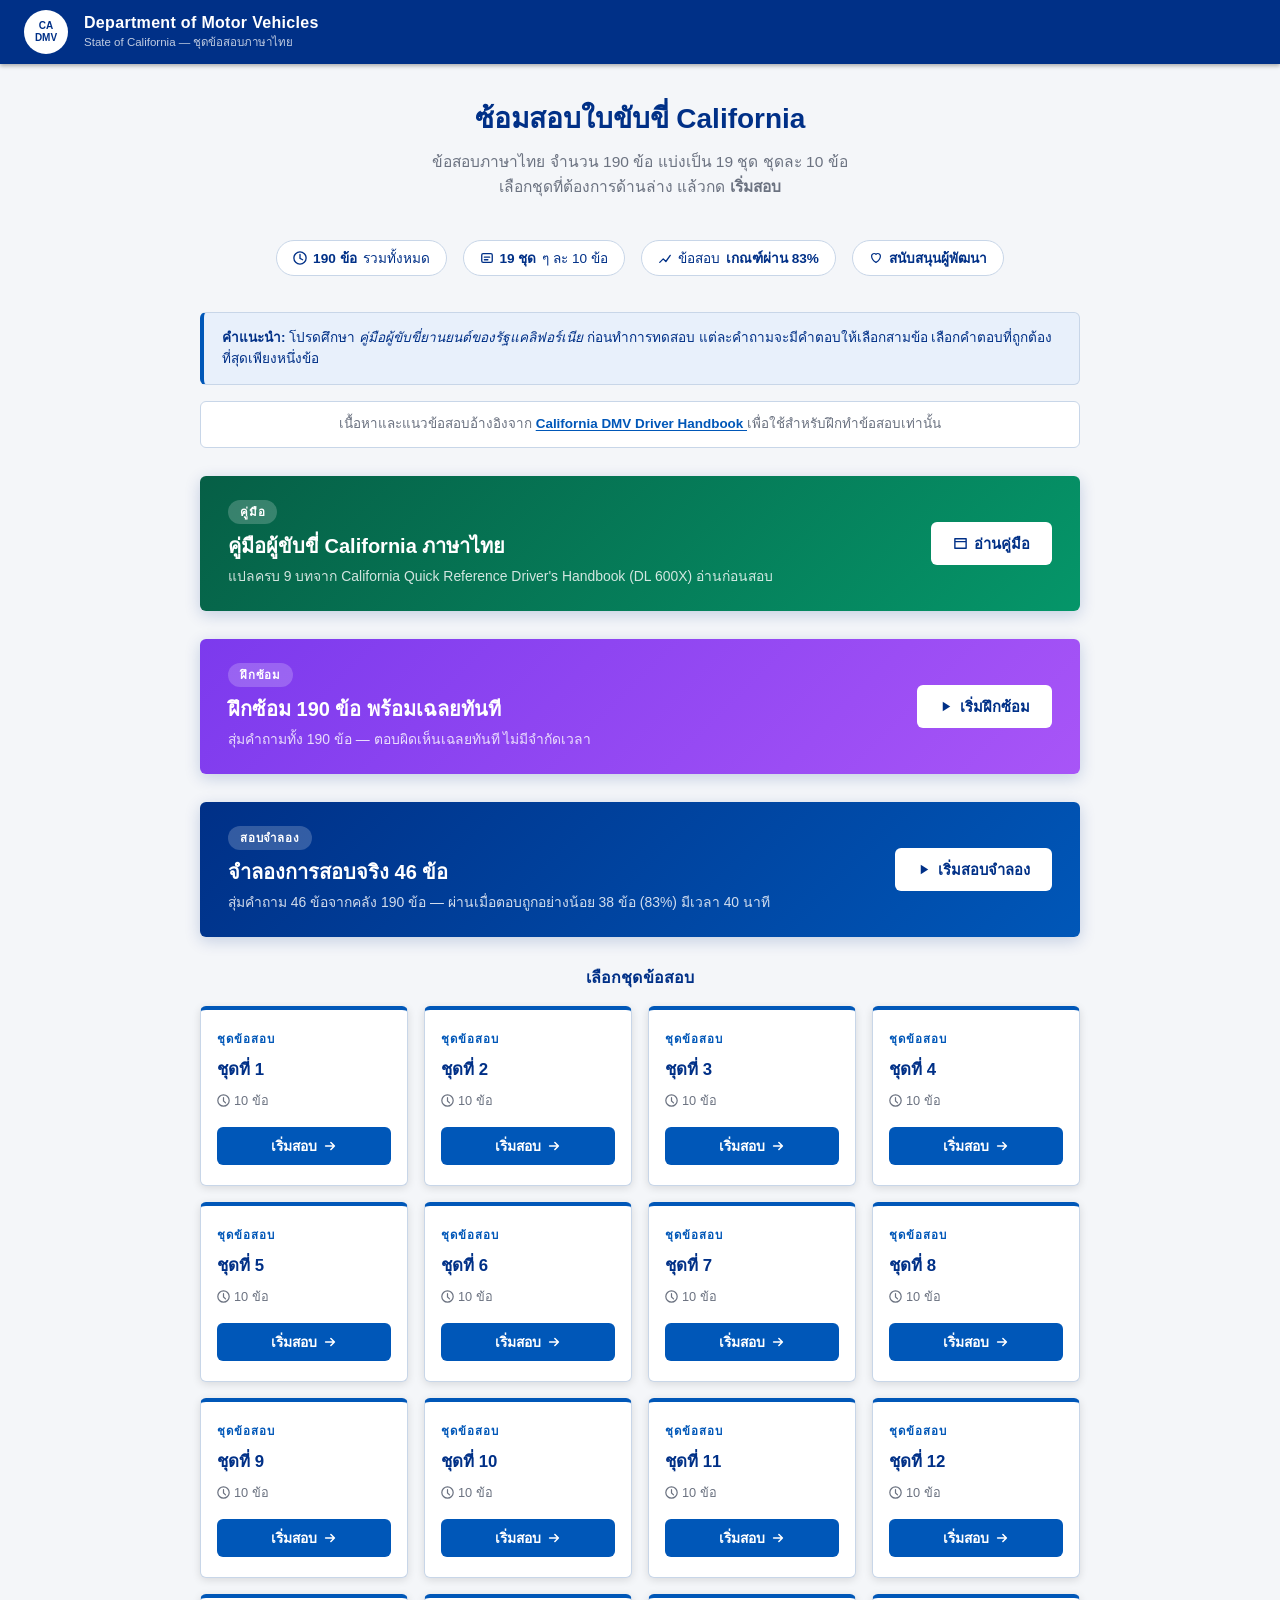
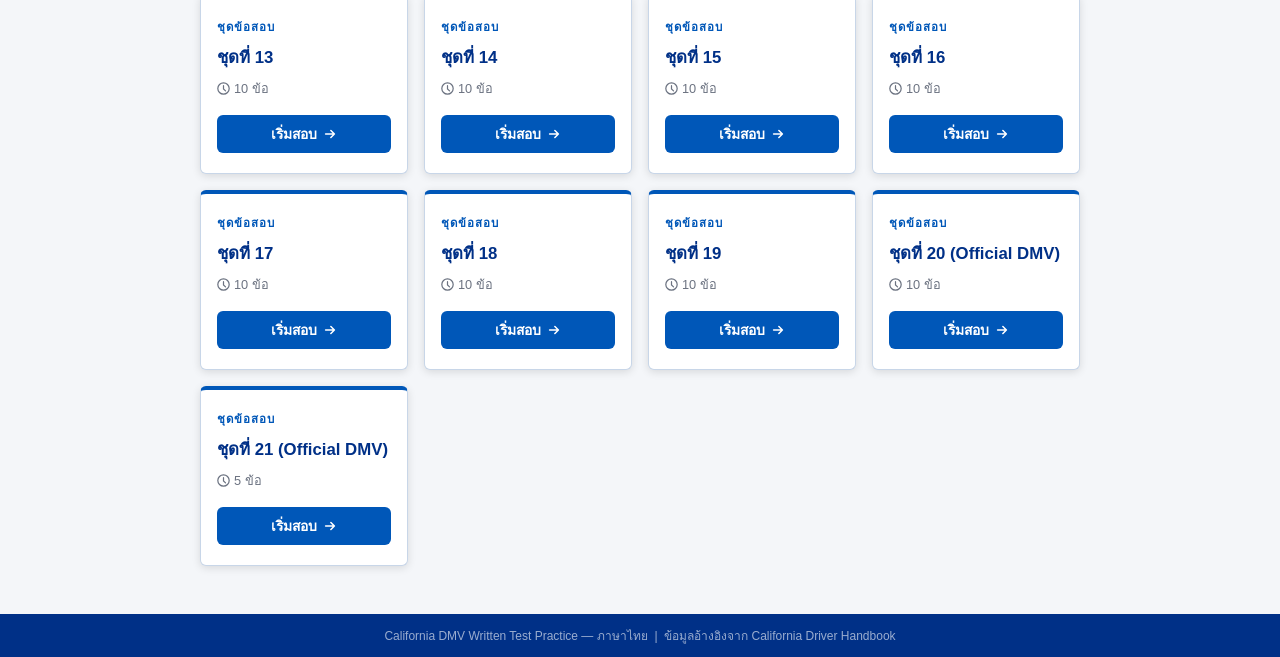
==== commit e7f5713e: "Add Cloudflare Web Analytics to all pages Co-Authored-By: Claude Sonnet 4.6 <noreply@anthropic.com>" ====
--- a/index.html
+++ b/index.html
@@ -159,5 +159,7 @@
 
   <script src="assets/js/data.js"></script>
   <script src="assets/js/home.js"></script>
+<!-- Cloudflare Web Analytics -->
+<script defer src='https://static.cloudflareinsights.com/beacon.min.js' data-cf-beacon='{"token": "fc0050c87f024d8ab27a82caa3b9b9db"}'></script><!-- End Cloudflare Web Analytics -->
 </body>
 </html>
--- a/assets/css/main.css
+++ b/assets/css/main.css
@@ -854,6 +854,15 @@
   border-radius: 50%;
 }
 
+.mock-feedback {
+  margin-top: 16px;
+  padding: 12px 16px;
+  border-radius: var(--radius);
+  font-size: 0.95rem;
+  font-weight: 500;
+  line-height: 1.5;
+}
+
 .practice-feedback {
   margin-top: 16px;
   padding: 12px 16px;
@@ -875,6 +884,40 @@
 .feedback-answer {
   font-weight: 700;
   color: var(--dmv-navy);
+}
+.feedback-explanation {
+  margin-top: 10px;
+  padding-top: 10px;
+  border-top: 1px solid rgba(0,0,0,.08);
+  font-size: 0.9rem;
+  font-weight: 400;
+  color: #374151;
+  line-height: 1.6;
+}
+.feedback-tip {
+  margin-top: 6px;
+  font-size: 0.88rem;
+  font-weight: 400;
+  color: #92400e;
+  background: #fffbeb;
+  border-radius: 6px;
+  padding: 5px 10px;
+}
+.feedback-terms {
+  margin-top: 8px;
+  display: flex;
+  flex-wrap: wrap;
+  gap: 6px;
+}
+.term-badge {
+  display: inline-block;
+  background: #eff6ff;
+  border: 1px solid #bfdbfe;
+  border-radius: 6px;
+  padding: 3px 9px;
+  font-size: 0.82rem;
+  color: #1e40af;
+  font-weight: 400;
 }
 
 .q-dot.dot-correct {
